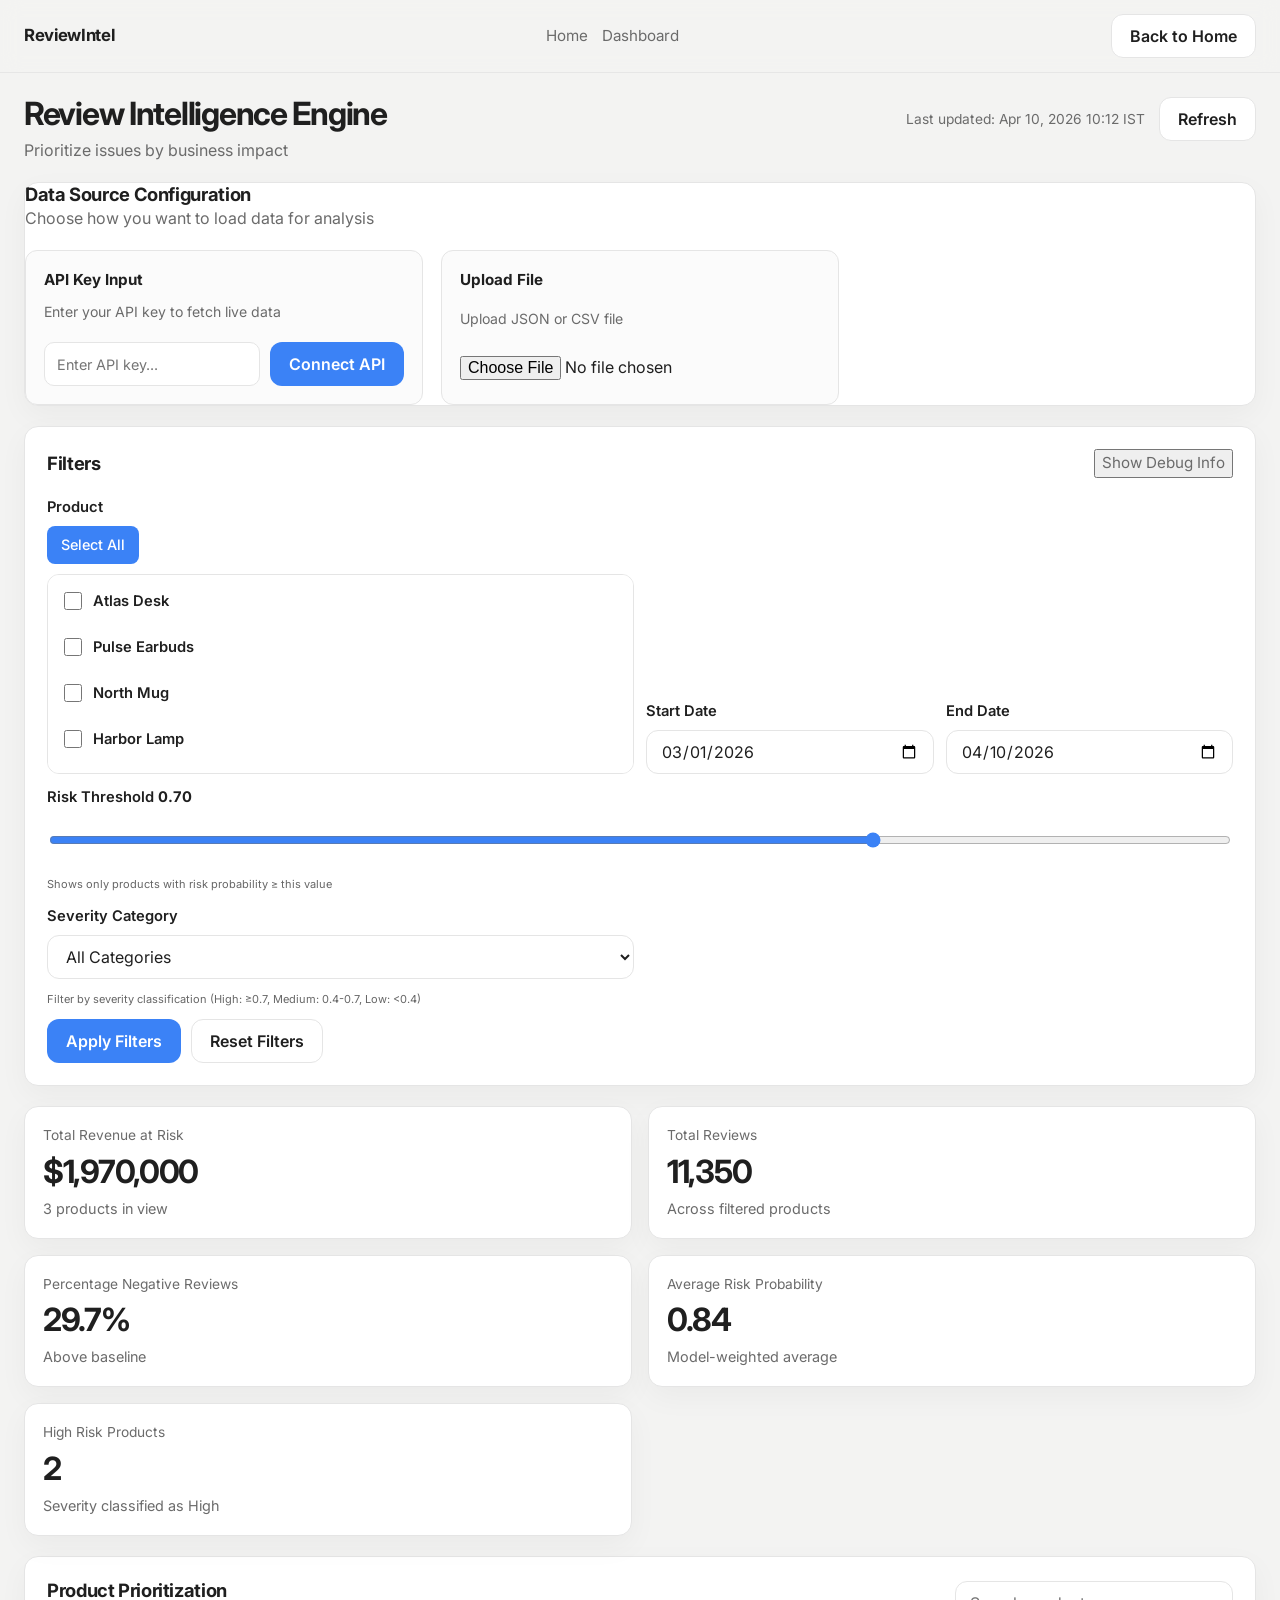
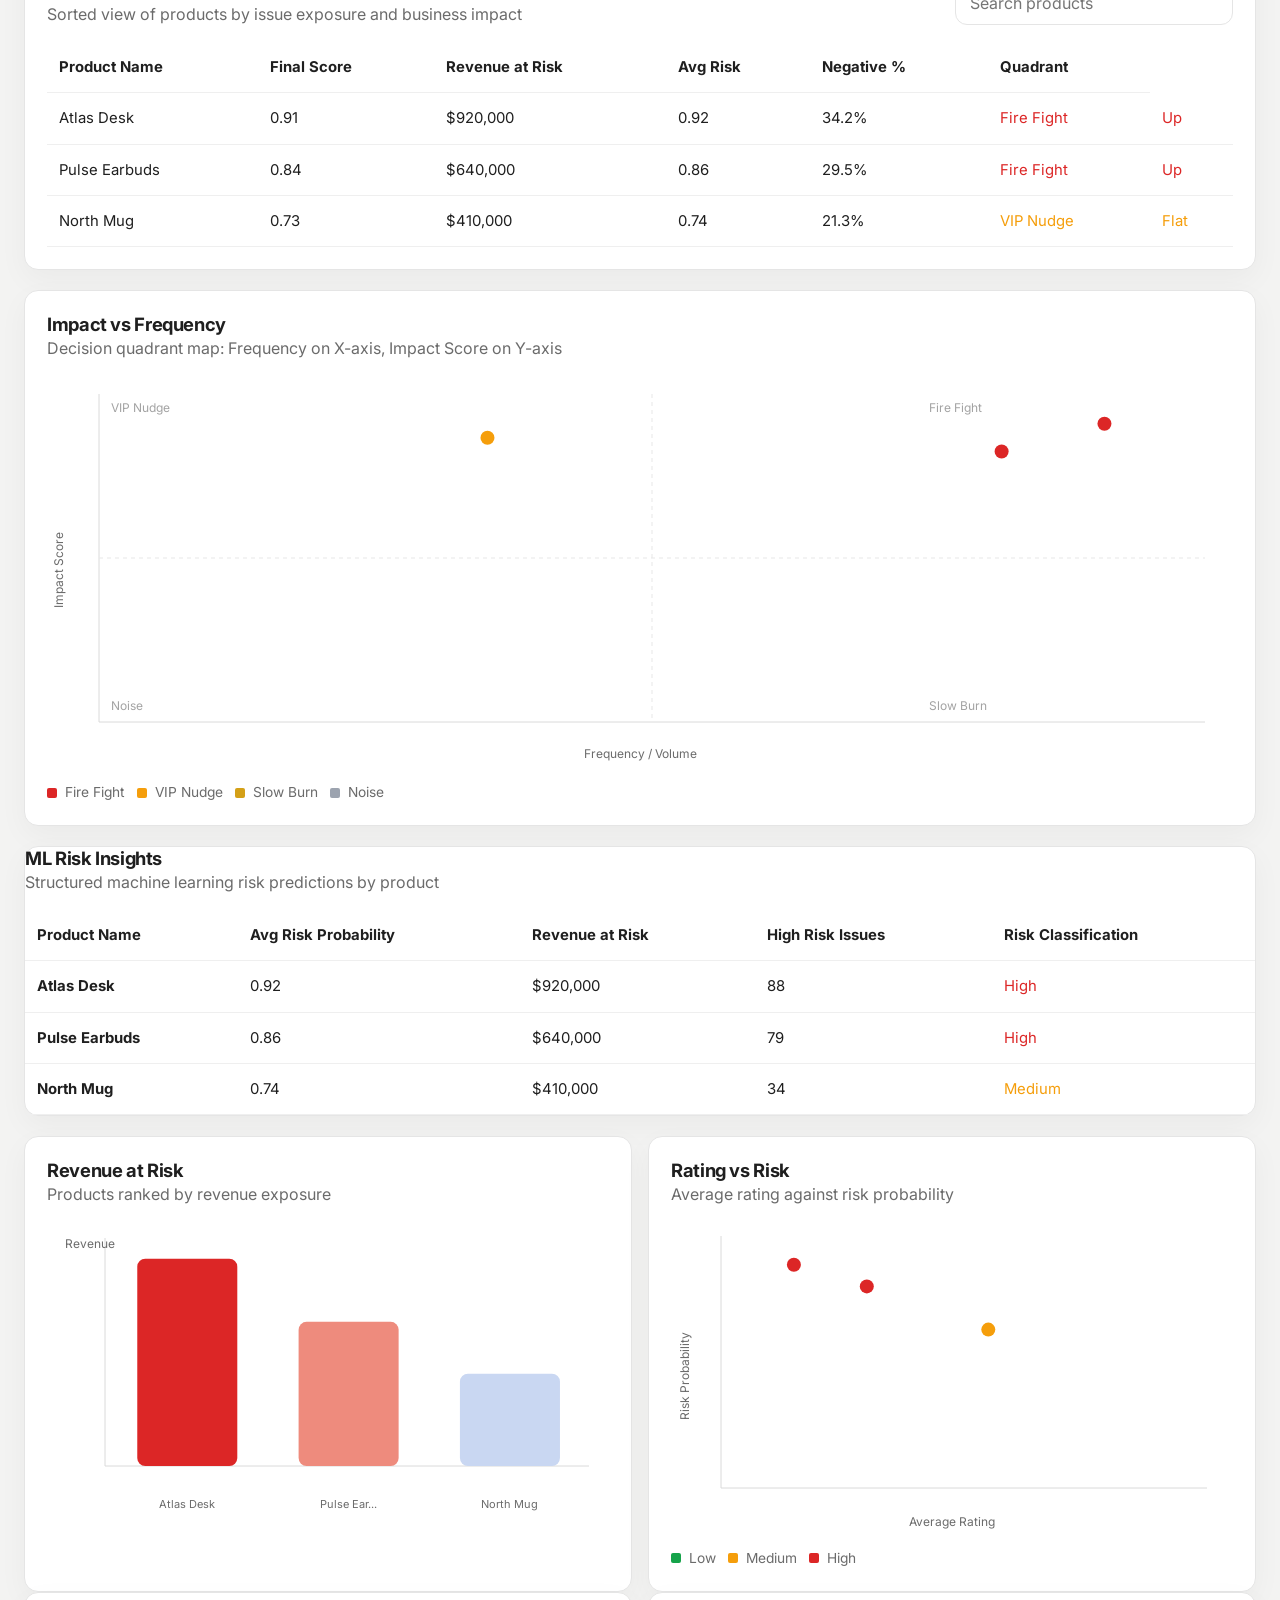
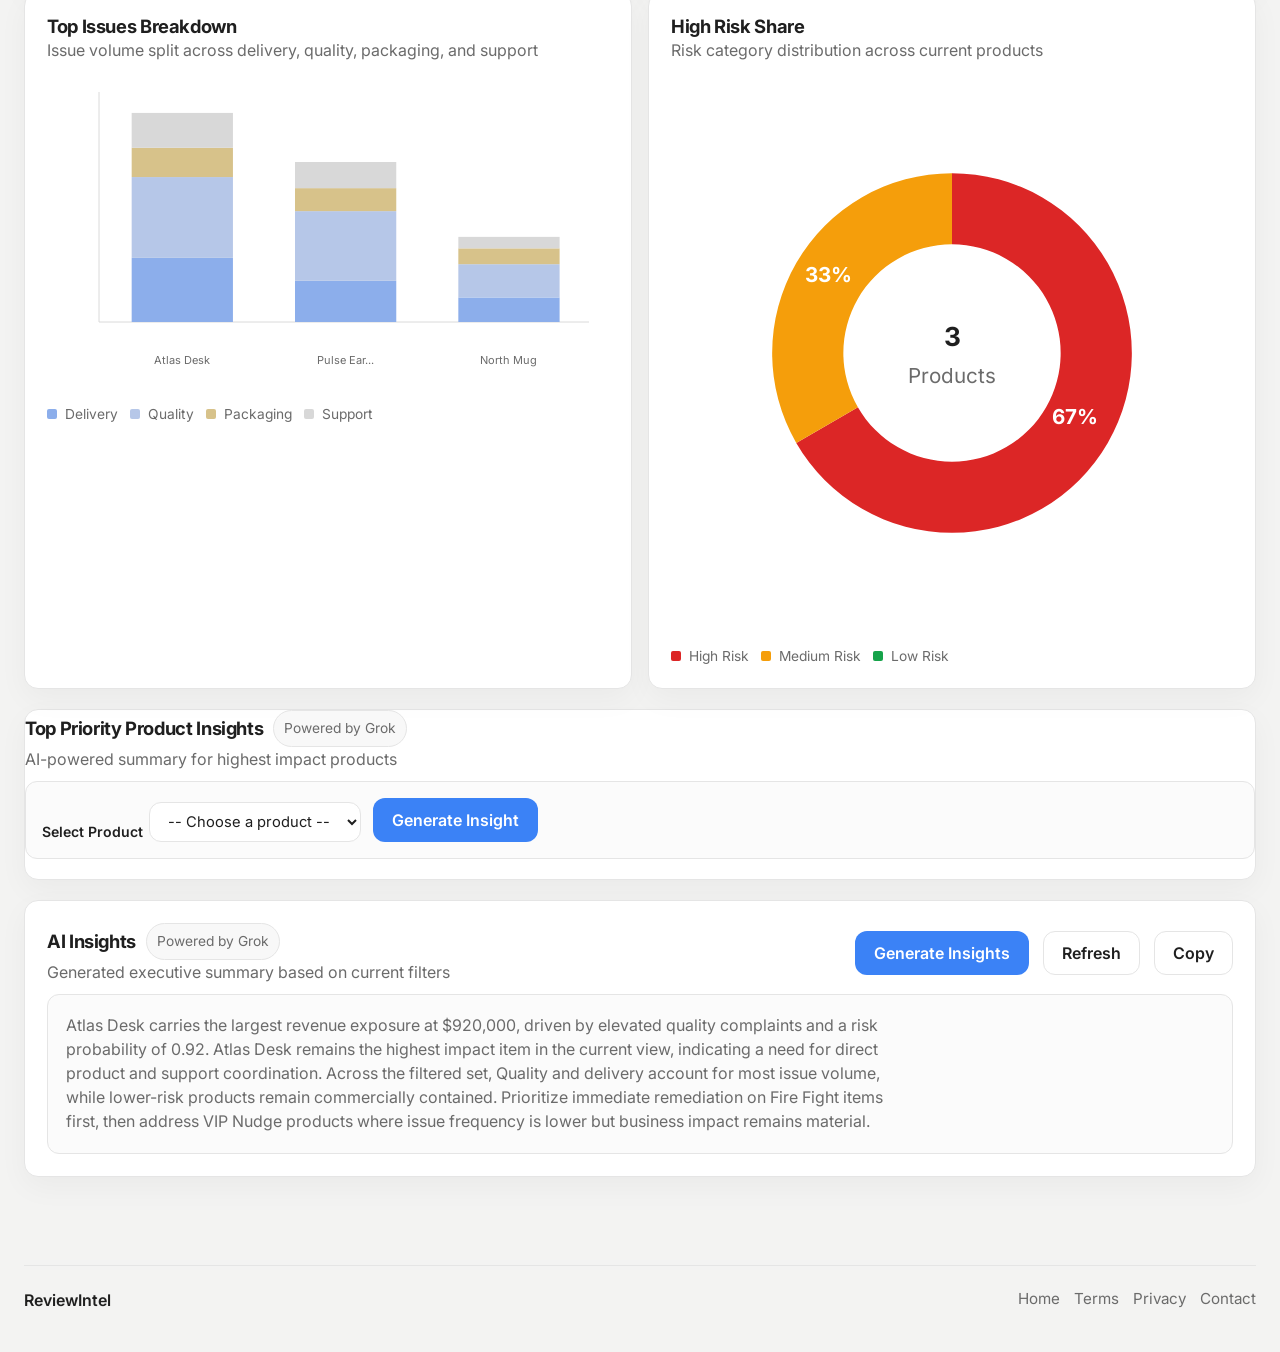
==== web/dashboard.html @ 041befe3 "demo 1" ====
<!DOCTYPE html>
<html lang="en">
<head>
  <meta charset="UTF-8">
  <meta name="viewport" content="width=device-width, initial-scale=1.0">
  <title>Dashboard | ReviewIntel</title>
  <meta name="description" content="ReviewIntel Dashboard - Review Intelligence Engine">
  <link rel="preconnect" href="https://fonts.googleapis.com">
  <link rel="preconnect" href="https://fonts.gstatic.com" crossorigin>
  <link href="https://fonts.googleapis.com/css2?family=Inter:wght@400;500;600;700;800&display=swap" rel="stylesheet">
  <link rel="stylesheet" href="styles.css">
</head>
<body>
  <div class="site-shell">
    <header class="topbar">
      <div class="container nav-row">
        <a class="brand" href="index.html">ReviewIntel</a>
        <button class="nav-toggle" type="button" aria-expanded="false" aria-controls="nav-menu">Menu</button>
        <nav class="nav-menu" id="nav-menu" aria-label="Primary">
          <a href="index.html">Home</a>
          <a href="dashboard.html">Dashboard</a>
        </nav>
        <div class="nav-actions">
          <a class="button button-secondary" href="index.html">Back to Home</a>
        </div>
      </div>
    </header>

    <main id="top">
      <section class="section dashboard-section" id="dashboard-section">
        <div class="container">
          <div class="dashboard-head">
            <div>
              <h2>Review Intelligence Engine</h2>
              <p>Prioritize issues by business impact</p>
            </div>
            <div class="dashboard-head-actions">
              <span id="last-updated">Last updated: Apr 10, 2026 10:12 IST</span>
              <button class="button button-secondary" type="button" id="refresh-dashboard">Refresh</button>
            </div>
          </div>

          <!-- DATA SOURCE CONFIGURATION SECTION -->
          <section class="card data-source-card" id="data-source-section">
            <div class="panel-head">
              <div>
                <h3>Data Source Configuration</h3>
                <p>Choose how you want to load data for analysis</p>
              </div>
            </div>
            <div class="data-source-grid">
              <div class="data-source-option">
                <h4>API Key Input</h4>
                <p>Enter your API key to fetch live data</p>
                <div class="api-input-group">
                  <input type="password" id="api-key-input" placeholder="Enter API key..." />
                  <button class="button button-primary" type="button" id="use-api-btn">Connect API</button>
                </div>
              </div>
              <div class="data-source-option">
                <h4>Upload File</h4>
                <p>Upload JSON or CSV file</p>
                <div class="file-upload-group">
                  <input type="file" id="file-upload" accept=".json,.csv" />
                  <span id="file-name" class="file-name-display"></span>
                </div>
              </div>
            </div>
          </section>

          <!-- FILTERS SECTION -->
          <section class="card filter-card" aria-labelledby="filter-heading">
            <div class="filter-card-head">
              <h3 id="filter-heading">Filters</h3>
              <button class="text-link debug-toggle" type="button" id="debug-toggle">Show Debug Info</button>
            </div>
            <div class="filter-grid">
              <div class="field">
                <span>Product</span>
                <div class="product-filter-container">
                  <button class="button button-small" type="button" id="select-all-products">Select All</button>
                  <div id="product-filter" class="product-checkboxes"></div>
                </div>
              </div>
              <div class="field date-row">
                <div class="date-field">
                  <label><span>Start Date</span>
                  <input id="date-start" type="date"></label>
                </div>
                <div class="date-field">
                  <label><span>End Date</span>
                  <input id="date-end" type="date"></label>
                </div>
              </div>
              <label class="field field-slider">
                <span>Risk Threshold <strong id="threshold-value">0.70</strong></span>
                <input id="risk-threshold" type="range" min="0" max="1" step="0.01" value="0.7">
                <small style="color: #666; font-size: 11px; margin-top: 4px; display: block;">Shows only products with risk probability ≥ this value</small>
              </label>
              <label class="field">
                <span>Severity Category</span>
                <select id="severity-filter">
                  <option value="All">All Categories</option>
                  <option value="High">High Only</option>
                  <option value="Medium">Medium Only</option>
                  <option value="Low">Low Only</option>
                </select>
                <small style="color: #666; font-size: 11px; margin-top: 4px; display: block;">Filter by severity classification (High: ≥0.7, Medium: 0.4-0.7, Low: &lt;0.4)</small>
              </label>
              <div class="filter-actions">
                <button class="button button-primary" type="button" id="apply-filters">Apply Filters</button>
                <button class="button button-secondary" type="button" id="reset-filters">Reset Filters</button>
              </div>
            </div>
          </section>

          <!-- KPI CARDS SECTION -->
          <section class="kpi-grid" id="kpi-grid" aria-label="KPI cards"></section>

          <!-- PRODUCT TABLE SECTION -->
          <article class="card table-panel">
            <div class="panel-head">
              <div>
                <h3>Product Prioritization</h3>
                <p>Sorted view of products by issue exposure and business impact</p>
              </div>
              <label class="search-field">
                <span class="sr-only">Search products</span>
                <input id="table-search" type="search" placeholder="Search products">
              </label>
            </div>
            <div class="table-wrap">
              <table>
                <thead>
                  <tr>
                    <th><button class="sort-button" data-sort="name">Product Name</button></th>
                    <th><button class="sort-button" data-sort="score">Final Score</button></th>
                    <th><button class="sort-button" data-sort="revenue">Revenue at Risk</button></th>
                    <th><button class="sort-button" data-sort="probability">Avg Risk</button></th>
                    <th><button class="sort-button" data-sort="negative">Negative %</button></th>
                    <th><button class="sort-button" data-sort="quadrant">Quadrant</button></th>
                  </tr>
                </thead>
                <tbody id="product-table-body"></tbody>
              </table>
            </div>
            <div class="empty-state hidden" id="table-empty">No products match the current filters.</div>
          </article>

          <!-- QUADRANT CHART - NOW BELOW TABLE -->
          <article class="card chart-panel chart-panel-full">
            <div class="panel-head">
              <div>
                <h3>Impact vs Frequency</h3>
                <p>Decision quadrant map: Frequency on X-axis, Impact Score on Y-axis</p>
              </div>
            </div>
            <div id="quadrant-chart" class="chart-surface"></div>
          </article>

          <!-- ML RISK INSIGHTS TABLE - NEW SECTION -->
          <article class="card ml-insights-card">
            <div class="panel-head">
              <div>
                <h3>ML Risk Insights</h3>
                <p>Structured machine learning risk predictions by product</p>
              </div>
            </div>
            <div class="table-wrap">
              <table>
                <thead>
                  <tr>
                    <th>Product Name</th>
                    <th>Avg Risk Probability</th>
                    <th>Revenue at Risk</th>
                    <th>High Risk Issues</th>
                    <th>Risk Classification</th>
                  </tr>
                </thead>
                <tbody id="ml-insights-table-body"></tbody>
              </table>
            </div>
          </article>

          <!-- ADDITIONAL CHARTS ROW 1 -->
          <section class="chart-grid">
            <article class="card chart-panel">
              <div class="panel-head">
                <div>
                  <h3>Revenue at Risk</h3>
                  <p>Products ranked by revenue exposure</p>
                </div>
              </div>
              <div id="revenue-chart" class="chart-surface compact"></div>
            </article>

            <article class="card chart-panel">
              <div class="panel-head">
                <div>
                  <h3>Rating vs Risk</h3>
                  <p>Average rating against risk probability</p>
                </div>
              </div>
              <div id="rating-risk-chart" class="chart-surface compact"></div>
            </article>
          </section>

          <!-- ADDITIONAL CHARTS ROW 2 -->
          <section class="chart-grid lower-chart-grid">
            <article class="card chart-panel">
              <div class="panel-head">
                <div>
                  <h3>Top Issues Breakdown</h3>
                  <p>Issue volume split across delivery, quality, packaging, and support</p>
                </div>
              </div>
              <div id="issues-chart" class="chart-surface compact"></div>
            </article>

            <article class="card chart-panel">
              <div class="panel-head">
                <div>
                  <h3>High Risk Share</h3>
                  <p>Risk category distribution across current products</p>
                </div>
              </div>
              <div id="risk-share-chart" class="chart-surface compact"></div>
            </article>
          </section>

          <!-- TOP PRIORITY PRODUCT INSIGHTS SECTION - MOVED ABOVE AI INSIGHTS -->
          <section class="card product-cards-section">
            <div class="panel-head">
              <div>
                <div class="panel-title-row">
                  <h3>Top Priority Product Insights</h3>
                  <span class="powered-label">Powered by Grok</span>
                </div>
                <p>AI-powered summary for highest impact products</p>
              </div>
            </div>
            <div class="product-cards-controls">
              <label class="field field-inline">
                <span>Select Product</span>
                <select id="product-select-llm">
                  <option value="">-- Choose a product --</option>
                </select>
              </label>
              <button class="button button-primary" type="button" id="generate-product-insight">Generate Insight</button>
            </div>
            <div class="product-insight-display" id="product-insight-display" style="display:none;">
              <div class="product-insight-loading hidden" id="product-insight-loading">Generating insight...</div>
              <div class="product-insight-error hidden" id="product-insight-error"></div>
              <article class="product-insight-text" id="product-insight-text"></article>
            </div>
          </section>

          <!-- AI INSIGHTS SECTION - MOVED BELOW TOP PRIORITY PRODUCT INSIGHTS -->
          <section class="card insights-panel">
            <div class="panel-head">
              <div>
                <div class="panel-title-row">
                  <h3>AI Insights</h3>
                  <span class="powered-label">Powered by Grok</span>
                </div>
                <p>Generated executive summary based on current filters</p>
              </div>
              <div class="insight-actions">
                <button class="button button-primary" type="button" id="generate-insights">Generate Insights</button>
                <button class="button button-secondary" type="button" id="refresh-insights">Refresh</button>
                <button class="button button-secondary" type="button" id="copy-insights">Copy</button>
              </div>
            </div>
            <div class="insight-body">
              <div class="insight-loading hidden" id="insight-loading">Generating summary...</div>
              <div class="insight-error hidden" id="insight-error">⚠️ AI insights unavailable for current filters</div>
              <article class="insight-copy" id="insight-copy"></article>
            </div>
          </section>



          <!-- DEBUG PANEL -->
          <section class="card debug-panel hidden" id="debug-panel">
            <div class="panel-head">
              <div>
                <h3>Developer Debug Info</h3>
                <p>Pipeline inspection and verification</p>
              </div>
            </div>
            <div class="debug-grid">
              <article>
                <h4>Feature Shape</h4>
                <pre id="debug-feature-shape"></pre>
              </article>
              <article>
                <h4>LLM Prompt Preview</h4>
                <pre id="debug-llm-input"></pre>
              </article>
              <article>
                <h4>Raw LLM Output</h4>
                <pre id="debug-llm-output"></pre>
              </article>
              <article>
                <h4>Aggregated Data Snapshot</h4>
                <pre id="debug-data-snapshot"></pre>
              </article>
              <article>
                <h4>Risk Prediction Sample</h4>
                <pre id="debug-risk-sample"></pre>
              </article>
            </div>
          </section>
        </div>
      </section>
    </main>

    <footer class="footer">
      <div class="container footer-row">
        <p>ReviewIntel</p>
        <nav aria-label="Footer">
          <a href="index.html">Home</a>
          <a href="index.html#top">Terms</a>
          <a href="index.html#top">Privacy</a>
          <a href="index.html#top">Contact</a>
        </nav>
      </div>
    </footer>
  </div>

  <div class="tooltip hidden" id="chart-tooltip"></div>
  <script src="script.js"></script>
</body>
</html>
---- web/styles.css ----
:root {
  --bg: #F3F3F2;
  --card: #FFFFFF;
  --border: #E5E5E5;
  --text: #1F1F1F;
  --text-secondary: #6B6B6B;
  --text-muted: #A3A3A3;
  --accent: #3B82F6;
  --red: #DC2626;
  --amber: #F59E0B;
  --green: #16A34A;
  --gray: #9CA3AF;
  --slow: #D4A017;
  --shadow: 0 10px 30px rgba(31, 31, 31, 0.04);
  --radius: 14px;
  --radius-sm: 12px;
  --container: 1240px;
}

* {
  box-sizing: border-box;
}

html {
  scroll-behavior: smooth;
}

body {
  margin: 0;
  font-family: "Inter", "SF Pro Display", -apple-system, BlinkMacSystemFont, sans-serif;
  background: var(--bg);
  color: var(--text);
  line-height: 1.5;
}

a {
  color: inherit;
  text-decoration: none;
}

button,
input,
select {
  font: inherit;
}

button {
  cursor: pointer;
}

.hidden,
.sr-only {
  display: none !important;
}

.container {
  width: min(calc(100% - 48px), var(--container));
  margin: 0 auto;
}

.topbar {
  position: sticky;
  top: 0;
  z-index: 40;
  border-bottom: 1px solid rgba(229, 229, 229, 0.9);
  background: rgba(243, 243, 242, 0.92);
  backdrop-filter: blur(10px);
}

.nav-row {
  display: flex;
  align-items: center;
  justify-content: space-between;
  gap: 24px;
  min-height: 72px;
}

.brand {
  font-size: 1.05rem;
  font-weight: 700;
  letter-spacing: -0.02em;
}

.nav-menu,
.nav-actions,
.hero-actions,
.hero-meta,
.trust-markers,
.dashboard-head-actions,
.insight-actions,
.footer-row nav {
  display: flex;
  align-items: center;
  gap: 14px;
}

.nav-menu a,
.text-link,
.footer-row a {
  color: var(--text-secondary);
  font-size: 0.95rem;
  transition: color 140ms ease;
}

.nav-menu a:hover,
.text-link:hover,
.footer-row a:hover {
  color: var(--text);
}

.nav-toggle {
  display: none;
  border: 1px solid var(--border);
  background: var(--card);
  border-radius: 12px;
  padding: 10px 14px;
  color: var(--text);
}

.button {
  display: inline-flex;
  align-items: center;
  justify-content: center;
  gap: 8px;
  min-height: 44px;
  padding: 0 18px;
  border-radius: 12px;
  border: 1px solid transparent;
  font-weight: 600;
  transition: background-color 140ms ease, border-color 140ms ease, color 140ms ease, transform 140ms ease;
}

.button:hover {
  transform: translateY(-1px);
}

.button-primary {
  background: var(--accent);
  color: #fff;
}

.button-primary:hover {
  background: #276ee6;
}

.button-secondary {
  background: var(--card);
  border-color: var(--border);
  color: var(--text);
}

.button-secondary:hover {
  border-color: #d2d2d2;
  background: #fcfcfc;
}

.hero,
.section {
  padding: 48px 0 88px;
}

.hero {
  padding-top: 56px;
}

.hero-grid {
  display: grid;
  grid-template-columns: minmax(0, 1fr) minmax(520px, 600px);
  gap: 40px;
  align-items: center;
}

.eyebrow {
  margin: 0 0 10px;
  color: var(--text-secondary);
  font-weight: 600;
  letter-spacing: 0.04em;
  text-transform: uppercase;
  font-size: 0.78rem;
}

h1,
h2,
h3,
h4,
p {
  margin: 0;
}

h1 {
  font-size: clamp(2.8rem, 5vw, 4.6rem);
  line-height: 1.02;
  letter-spacing: -0.05em;
  max-width: 12ch;
}

h2 {
  font-size: clamp(2rem, 3.5vw, 3rem);
  line-height: 1.08;
  letter-spacing: -0.04em;
}

h3 {
  font-size: 1.15rem;
  line-height: 1.25;
  letter-spacing: -0.02em;
}

.hero-text,
.section-heading p,
.dashboard-head p,
.panel-head p,
.field small,
.insight-copy,
.preview-insight p,
.preview-kpi-card span {
  color: var(--text-secondary);
}

.hero-text {
  max-width: 52ch;
  font-size: 1.08rem;
  margin: 18px 0 28px;
}

.hero-meta {
  margin-top: 26px;
  flex-wrap: wrap;
  color: var(--text-secondary);
  font-size: 0.93rem;
}

.hero-meta span {
  padding: 8px 12px;
  border-radius: 999px;
  border: 1px solid var(--border);
  background: rgba(255, 255, 255, 0.56);
}

.card {
  background: var(--card);
  border: 1px solid var(--border);
  border-radius: var(--radius);
  box-shadow: var(--shadow);
}

.hero-preview,
.value-card,
.feature-card,
.step-card,
.final-cta-card,
.filter-card,
.table-panel,
.chart-panel,
.insights-panel,
.debug-panel,
.dashboard-preview-shell {
  padding: 22px;
}

.preview-topline,
.dashboard-preview-head,
.filter-card-head,
.panel-head,
.mini-panel-head,
.footer-row {
  display: flex;
  align-items: center;
  justify-content: space-between;
  gap: 18px;
}

.preview-topline h2 {
  font-size: 1.2rem;
}

.preview-label,
.preview-chip,
.powered-label,
.field small,
.mini-panel-head span,
.preview-kpi-card p,
.dashboard-head-actions span {
  font-size: 0.86rem;
}

.preview-label,
.mini-panel-head span,
.preview-chip,
.powered-label,
.dashboard-head-actions span {
  color: var(--text-secondary);
}

.preview-chip,
.powered-label {
  padding: 7px 10px;
  border-radius: 999px;
  background: #f8f8f8;
  border: 1px solid var(--border);
}

.preview-filters,
.dashboard-preview-filters {
  display: flex;
  flex-wrap: wrap;
  gap: 10px;
  margin: 20px 0;
}

.preview-filters span,
.dashboard-preview-filters span {
  border: 1px solid var(--border);
  background: #fafafa;
  color: var(--text-secondary);
  padding: 9px 12px;
  border-radius: 12px;
  font-size: 0.9rem;
}

.preview-kpis,
.preview-card-grid,
.kpi-grid,
.chart-grid,
.debug-grid {
  display: grid;
  gap: 16px;
}

.preview-kpis {
  grid-template-columns: repeat(3, minmax(0, 1fr));
  margin-bottom: 18px;
}

.preview-kpis article,
.preview-kpi-card {
  border: 1px solid var(--border);
  border-radius: var(--radius-sm);
  padding: 16px;
  background: #fbfbfb;
}

.preview-kpis p,
.preview-kpi-card p,
.value-card p,
.feature-card p,
.step-card p {
  color: var(--text-secondary);
  font-size: 0.93rem;
}

.preview-kpis strong,
.preview-kpi-card strong {
  display: block;
  margin-top: 6px;
  font-size: 1.55rem;
  letter-spacing: -0.03em;
}

.preview-grid,
.preview-main-grid,
.main-grid {
  display: grid;
  gap: 18px;
}

.preview-grid {
  grid-template-columns: minmax(0, 1.1fr) minmax(240px, 0.9fr);
}

.preview-main-grid,
.main-grid {
  grid-template-columns: minmax(0, 1.28fr) minmax(360px, 0.92fr);
}

.preview-table,
.preview-table-panel,
.preview-chart-panel,
.preview-insights-panel {
  border: 1px solid var(--border);
  border-radius: var(--radius-sm);
  padding: 16px;
  background: #fcfcfc;
}

.preview-table-row {
  display: grid;
  grid-template-columns: 1.3fr 0.6fr 0.8fr;
  gap: 14px;
  padding: 12px 0;
  border-top: 1px solid #f0f0f0;
  font-size: 0.92rem;
}

.preview-table-row:first-child {
  border-top: 0;
}

.preview-table-head {
  color: var(--text-secondary);
  font-size: 0.8rem;
  font-weight: 600;
  text-transform: uppercase;
  letter-spacing: 0.05em;
}

.preview-quadrant {
  position: relative;
  min-height: 220px;
  border: 1px solid var(--border);
  border-radius: var(--radius-sm);
  background:
    linear-gradient(to right, transparent calc(50% - 0.5px), #ededed calc(50% - 0.5px), #ededed calc(50% + 0.5px), transparent calc(50% + 0.5px)),
    linear-gradient(to bottom, transparent calc(50% - 0.5px), #ededed calc(50% - 0.5px), #ededed calc(50% + 0.5px), transparent calc(50% + 0.5px)),
    #fcfcfc;
}

.preview-quadrant.large {
  min-height: 260px;
}

.mini-axis {
  position: absolute;
  background: #ededed;
}

.mini-axis-x {
  left: 18px;
  right: 18px;
  bottom: 18px;
  height: 1px;
}

.mini-axis-y {
  top: 18px;
  bottom: 18px;
  left: 18px;
  width: 1px;
}

.mini-point {
  position: absolute;
  width: 12px;
  height: 12px;
  border-radius: 50%;
  transform: translate(-50%, -50%);
}

.fire { background: var(--red); }
.vip { background: var(--amber); }
.slow { background: var(--slow); }
.noise { background: var(--gray); }
.risk-high { color: var(--red); }
.risk-medium { color: var(--amber); }
.risk-low { color: var(--green); }

.preview-insight {
  margin-top: 18px;
  padding: 16px;
  border: 1px solid var(--border);
  border-radius: var(--radius-sm);
  background: #fcfcfc;
}

.trust-row {
  padding: 14px 0 0;
}

.trust-inner {
  display: flex;
  align-items: center;
  justify-content: space-between;
  gap: 18px;
  padding: 18px 0 4px;
  border-top: 1px solid var(--border);
}

.trust-inner p {
  color: var(--text-secondary);
}

.trust-markers {
  flex-wrap: wrap;
}

.trust-markers span {
  color: var(--text-secondary);
  border: 1px solid var(--border);
  border-radius: 999px;
  padding: 8px 12px;
  background: rgba(255, 255, 255, 0.72);
  font-size: 0.9rem;
}

.section-heading {
  display: grid;
  gap: 10px;
  max-width: 680px;
  margin-bottom: 28px;
}

.value-grid,
.feature-grid,
.steps-grid {
  display: grid;
  gap: 18px;
}

.value-grid {
  grid-template-columns: repeat(3, minmax(0, 1fr));
}

.feature-grid {
  grid-template-columns: repeat(4, minmax(0, 1fr));
}

.steps-grid {
  grid-template-columns: repeat(3, minmax(0, 1fr));
}

.value-icon,
.step-number {
  display: inline-flex;
  align-items: center;
  justify-content: center;
  width: 36px;
  height: 36px;
  border-radius: 10px;
  background: #f7f9fc;
  border: 1px solid var(--border);
  color: var(--accent);
  font-weight: 700;
  margin-bottom: 16px;
}

.dashboard-preview-body {
  display: grid;
  gap: 18px;
}

.preview-card-grid {
  grid-template-columns: repeat(4, minmax(0, 1fr));
}

.dashboard-section {
  padding-top: 24px;
}

.dashboard-head {
  display: flex;
  align-items: flex-start;
  justify-content: space-between;
  gap: 24px;
  margin-bottom: 20px;
}

.dashboard-head h2 {
  font-size: 2rem;
  margin-bottom: 6px;
}

.dashboard-head p {
  margin-top: 4px;
}

.dashboard-head-actions {
  flex-wrap: wrap;
  justify-content: flex-end;
}

.filter-grid {
  display: grid;
  grid-template-columns: 1.2fr 1.2fr 0.8fr 1fr auto;
  gap: 16px;
  align-items: end;
  margin-top: 18px;
}

.field {
  display: grid;
  gap: 8px;
}

.field span {
  font-size: 0.92rem;
  font-weight: 600;
}

.field input,
.field select,
.search-field input {
  min-height: 44px;
  border: 1px solid var(--border);
  background: #fff;
  border-radius: 12px;
  padding: 0 14px;
  color: var(--text);
  outline: none;
  transition: border-color 140ms ease, box-shadow 140ms ease;
}

.field input:focus,
.field select:focus,
.search-field input:focus {
  border-color: rgba(59, 130, 246, 0.7);
  box-shadow: 0 0 0 3px rgba(59, 130, 246, 0.12);
}

.field select[multiple] {
  min-height: 160px;
  padding: 10px 12px;
}

.field-slider input[type="range"] {
  padding: 0;
  accent-color: var(--accent);
}

.filter-actions {
  display: flex;
  gap: 10px;
}

/* Product Filter Checkboxes */
.product-filter-container {
  display: flex;
  flex-direction: column;
  gap: 10px;
}

.product-filter-container .button-small {
  align-self: flex-start;
  padding: 8px 14px;
  font-size: 0.9rem;
  min-height: auto;
}

.product-checkboxes {
  display: flex;
  flex-direction: column;
  gap: 10px;
  max-height: 200px;
  overflow-y: auto;
  padding: 8px;
  border: 1px solid var(--border);
  border-radius: 12px;
  background: #fff;
}

.product-checkbox {
  display: flex;
  align-items: center;
  gap: 8px;
  cursor: pointer;
  font-size: 0.95rem;
  padding: 6px 4px;
}

.product-checkbox input[type="checkbox"] {
  cursor: pointer;
  min-width: 18px;
  min-height: 18px;
}

.product-checkbox span {
  flex: 1;
}

/* Date Row - Two columns on one line */
.date-row {
  display: grid;
  grid-template-columns: 1fr 1fr;
  gap: 12px;
}

.date-field {
  display: flex;
  flex-direction: column;
  gap: 8px;
}

.date-field label {
  display: flex;
  flex-direction: column;
  gap: 8px;
}

.date-field label span {
  font-size: 0.92rem;
  font-weight: 600;
}

.date-field input {
  min-height: 44px;
  border: 1px solid var(--border);
  background: #fff;
  border-radius: 12px;
  padding: 0 14px;
  color: var(--text);
  outline: none;
  transition: border-color 140ms ease, box-shadow 140ms ease;
}

.date-field input:focus {
  border-color: rgba(59, 130, 246, 0.7);
  box-shadow: 0 0 0 3px rgba(59, 130, 246, 0.12);
}

.button-small {
  padding: 10px 16px;
  background: var(--accent);
  color: white;
  border: none;
  border-radius: 8px;
  font-size: 0.9rem;
  font-weight: 500;
  transition: background 140ms ease;
}

.button-small:hover {
  background: #2563EB;
}

.kpi-grid {
  display: grid;
  grid-template-columns: repeat(5, minmax(0, 1fr));
  gap: 16px;
  margin: 20px 0;
}

.kpi-card {
  padding: 18px;
}

.kpi-card p {
  color: var(--text-secondary);
  font-size: 0.86rem;
}

.kpi-card strong {
  display: block;
  margin: 10px 0 8px;
  font-size: 2rem;
  line-height: 1;
  letter-spacing: -0.04em;
}

.kpi-card span {
  color: var(--text-secondary);
  font-size: 0.9rem;
}

.table-wrap {
  overflow: auto;
  margin-top: 16px;
  max-height: 560px;
}

table {
  width: 100%;
  border-collapse: collapse;
  min-width: 940px;
}

th,
td {
  text-align: left;
  padding: 14px 12px;
  border-bottom: 1px solid #efefef;
  white-space: nowrap;
  font-size: 0.93rem;
}

th {
  position: sticky;
  top: 0;
  background: var(--card);
  z-index: 1;
}

.sort-button {
  width: 100%;
  border: 0;
  background: transparent;
  padding: 0;
  text-align: left;
  font-weight: 700;
  color: var(--text);
}

tbody tr {
  transition: background-color 140ms ease;
}

tbody tr:hover {
  background: #fafafa;
}

tbody tr.clickable {
  cursor: pointer;
}

tbody tr.row-selected {
  background: #f3f7ff;
}

.panel-head {
  margin-bottom: 10px;
}

.search-field input {
  min-width: 220px;
}

.chart-surface {
  min-height: 400px;
  position: relative;
}

.chart-surface.compact {
  min-height: 320px;
}

.chart-surface svg {
  width: 100%;
  height: 100%;
  display: block;
}

.chart-legend {
  display: flex;
  flex-wrap: wrap;
  gap: 12px;
  margin-top: 12px;
  color: var(--text-secondary);
  font-size: 0.86rem;
}

.chart-legend span {
  display: inline-flex;
  align-items: center;
  gap: 8px;
}

.chart-legend i {
  width: 10px;
  height: 10px;
  border-radius: 2px;
  display: inline-block;
}

.insight-body {
  border: 1px solid var(--border);
  border-radius: var(--radius-sm);
  background: #fbfbfb;
  min-height: 160px;
  padding: 18px;
}

.panel-title-row {
  display: flex;
  align-items: center;
  gap: 10px;
}

.insight-copy {
  max-width: 84ch;
}

.insight-loading,
.insight-error,
.empty-state {
  color: var(--text-secondary);
  font-size: 0.95rem;
}

.insight-error {
  color: var(--red);
}

.debug-grid {
  grid-template-columns: repeat(2, minmax(0, 1fr));
  margin-top: 18px;
}

.debug-span {
  grid-column: 1 / -1;
}

.debug-grid article {
  border: 1px solid var(--border);
  border-radius: var(--radius-sm);
  background: #fafafa;
  padding: 16px;
}

.debug-grid h4 {
  margin-bottom: 10px;
}

pre {
  margin: 0;
  font-family: "SFMono-Regular", Consolas, "Liberation Mono", Menlo, monospace;
  font-size: 0.82rem;
  white-space: pre-wrap;
  color: var(--text-secondary);
}

.final-cta-card {
  text-align: center;
  padding: 48px 24px;
}

.final-cta-card h2 {
  max-width: 18ch;
  margin: 0 auto 24px;
}

.final-cta .hero-actions {
  justify-content: center;
}

.footer {
  padding: 0 0 40px;
}

.footer-row {
  border-top: 1px solid var(--border);
  padding-top: 22px;
}

.footer-row p {
  font-weight: 600;
}

.tooltip {
  position: fixed;
  top: 0;
  left: 0;
  z-index: 60;
  max-width: 240px;
  background: rgba(31, 31, 31, 0.96);
  color: #fff;
  border-radius: 12px;
  padding: 10px 12px;
  font-size: 0.84rem;
  pointer-events: none;
  transform: translate(12px, 12px);
  box-shadow: 0 12px 28px rgba(0, 0, 0, 0.18);
}

.is-loading {
  opacity: 0.72;
  transition: opacity 180ms ease;
}

/* DATA SOURCE CONFIGURATION */
.data-source-card {
  margin-bottom: 20px;
}

.data-source-grid {
  display: grid;
  grid-template-columns: repeat(3, minmax(0, 1fr));
  gap: 18px;
  margin-top: 20px;
}

.data-source-option {
  border: 1px solid var(--border);
  border-radius: var(--radius-sm);
  padding: 18px;
  background: #fbfbfb;
  display: grid;
  gap: 10px;
}

.data-source-option h4 {
  font-size: 0.95rem;
  margin: 0;
}

.data-source-option p {
  color: var(--text-secondary);
  font-size: 0.88rem;
  margin: 0;
}

.api-input-group,
.file-upload-group {
  display: flex;
  gap: 10px;
  margin-top: 10px;
  max-width: 100%;
  flex-wrap: wrap;
}

.api-input-group input {
  flex: 1;
  min-width: 180px;
  min-height: 40px;
  max-width: 100%;
  border: 1px solid var(--border);
  background: #fff;
  border-radius: 10px;
  padding: 0 12px;
  font-size: 0.9rem;
  overflow: hidden;
  text-overflow: ellipsis;
}

.file-upload-group input {
  flex: 1;
  min-width: 180px;
  max-width: 100%;
}

.file-name-display {
  color: var(--text-secondary);
  font-size: 0.85rem;
  padding: 8px 0;
  word-break: break-all;
}

/* FILTER BAR IMPROVEMENTS */
.filter-grid {
  grid-template-columns: 1fr 1fr 1fr 1fr auto;
  gap: 12px;
}

.filter-card-head h3 {
  margin-bottom: 0;
}

/* ML INSIGHTS TABLE */
.ml-insights-card {
  margin: 20px 0;
}

.ml-insights-card .table-wrap {
  max-height: 400px;
}

/* CHART PANEL ENHANCEMENTS */
.chart-panel-full {
  margin: 20px 0;
}

/* PRODUCT CARDS SECTION */
.product-cards-section {
  margin: 20px 0;
}

.section-head {
  margin-bottom: 16px;
}

.section-head h3 {
  margin-bottom: 4px;
}

.section-head p {
  color: var(--text-secondary);
  font-size: 0.93rem;
  margin: 0;
}

.product-cards-controls {
  display: flex;
  gap: 12px;
  align-items: flex-end;
  margin-bottom: 20px;
  padding: 16px;
  background: #fbfbfb;
  border: 1px solid var(--border);
  border-radius: var(--radius-sm);
}

.product-cards-controls .field {
  flex: 0 1 220px;
  gap: 6px;
}

.product-cards-controls .field span {
  font-size: 0.88rem;
}

.product-cards-controls .field select {
  min-height: 40px;
  font-size: 0.92rem;
}

.product-cards-grid {
  display: grid;
  grid-template-columns: repeat(5, minmax(0, 1fr));
  gap: 16px;
}

.product-card {
  border: 1px solid var(--border);
  border-radius: var(--radius);
  padding: 16px;
  background: var(--card);
  display: grid;
  gap: 10px;
}

.product-card h4 {
  font-size: 0.95rem;
  margin: 0;
  line-height: 1.3;
}

.product-card .metric {
  display: flex;
  justify-content: space-between;
  align-items: center;
  font-size: 0.85rem;
  padding: 6px 0;
}

.product-card .metric-label {
  color: var(--text-secondary);
}

.product-card .metric-value {
  font-weight: 600;
  color: var(--text);
}

.product-card .insight-text {
  font-size: 0.85rem;
  color: var(--text-secondary);
  line-height: 1.4;
  padding: 8px 0;
  border-top: 1px solid var(--border);
  margin-top: 8px;
  padding-top: 8px;
}

.product-card.priority-high {
  border-left: 4px solid var(--red);
}

.product-card.priority-medium {
  border-left: 4px solid var(--amber);
}

.product-card.priority-low {
  border-left: 4px solid var(--green);
}

/* PRODUCT INSIGHT DISPLAY */
.product-insight-display {
  border: 1px solid var(--border);
  border-radius: var(--radius);
  padding: 20px;
  background: var(--card);
  margin-top: 16px;
}

.product-insight-loading,
.product-insight-error {
  padding: 16px;
  border-radius: var(--radius-sm);
  text-align: center;
  font-size: 0.95rem;
}

.product-insight-loading {
  background: #E3F2FD;
  color: #0D47A1;
}

.product-insight-error {
  background: #FFEBEE;
  color: #C62828;
}

.product-insight-text {
  padding: 16px 0;
}

.insight-detail h4 {
  margin: 0 0 12px 0;
  font-size: 1.1rem;
  color: var(--text);
}

.insight-section {
  margin-bottom: 16px;
  padding-bottom: 12px;
  border-bottom: 1px solid var(--border);
}

.insight-section:last-of-type {
  border-bottom: none;
}

.insight-section strong {
  display: block;
  font-size: 0.9rem;
  color: var(--text-secondary);
  margin-bottom: 6px;
  text-transform: uppercase;
  letter-spacing: 0.5px;
}

.insight-section p {
  margin: 0;
  font-size: 0.95rem;
  line-height: 1.6;
  color: var(--text);
}

.insight-source {
  margin-top: 12px;
  padding-top: 12px;
  border-top: 1px solid var(--border);
  color: var(--text-muted);
  font-size: 0.85rem;
}

/* FIELD INLINE FOR PRODUCT SELECTOR */
.field-inline {
  display: flex;
  align-items: flex-end;
  gap: 8px;
  flex: 0 1 280px;
}

.field-inline span {
  white-space: nowrap;
  font-size: 0.88rem;
}

.field-inline select {
  flex: 1;
  min-height: 40px;
  font-size: 0.92rem;
}

@media (max-width: 1180px) {
  .data-source-grid {
    grid-template-columns: repeat(2, minmax(0, 1fr));
  }

  .product-cards-grid {
    grid-template-columns: repeat(3, minmax(0, 1fr));
  }

  .filter-grid {
    grid-template-columns: repeat(2, minmax(0, 1fr));
  }
}

@media (max-width: 860px) {
  .data-source-grid {
    grid-template-columns: 1fr;
  }

  .product-cards-controls {
    flex-direction: column;
    align-items: stretch;
  }

  .product-cards-controls .field {
    flex: 1;
  }

  .product-cards-controls .field select,
  .product-cards-controls .button {
    width: 100%;
  }

  .product-cards-grid {
    grid-template-columns: repeat(2, minmax(0, 1fr));
  }

  .filter-grid {
    grid-template-columns: 1fr;
  }

  .filter-grid .field-wide,
  .filter-grid .field-slider,
  .filter-actions {
    grid-column: 1 / -1;
  }
}

@media (max-width: 620px) {
  .data-source-grid {
    grid-template-columns: 1fr;
  }

  .product-cards-grid {
    grid-template-columns: 1fr;
  }

  .product-cards-controls {
    flex-direction: column;
  }

  .product-cards-controls .field {
    flex: 1;
  }

  .product-cards-controls .button {
    width: 100%;
  }
}


  .hero-grid,
  .preview-main-grid,
  .main-grid,
  .chart-grid,
  .lower-chart-grid,
  .feature-grid,
  .steps-grid,
  .value-grid,
  .preview-card-grid,
  .kpi-grid,
  .filter-grid {
    grid-template-columns: repeat(2, minmax(0, 1fr));
  }

  .hero-grid {
    grid-template-columns: 1fr;
  }

  .filter-grid .field-wide,
  .filter-grid .field-slider,
  .filter-actions {
    grid-column: 1 / -1;
  }
}

@media (max-width: 860px) {
  .container {
    width: min(calc(100% - 32px), var(--container));
  }

  .nav-toggle {
    display: inline-flex;
  }

  .nav-menu,
  .nav-actions {
    display: none;
  }

  .topbar.menu-open .nav-row {
    align-items: flex-start;
    padding: 14px 0;
    flex-wrap: wrap;
  }

  .topbar.menu-open .nav-menu,
  .topbar.menu-open .nav-actions {
    display: flex;
    width: 100%;
    flex-direction: column;
    align-items: flex-start;
    gap: 12px;
  }

  .preview-grid,
  .preview-main-grid,
  .main-grid,
  .chart-grid,
  .lower-chart-grid,
  .value-grid,
  .feature-grid,
  .steps-grid,
  .preview-card-grid,
  .kpi-grid,
  .debug-grid {
    grid-template-columns: 1fr;
  }

  .dashboard-head,
  .dashboard-head-actions,
  .panel-head,
  .dashboard-preview-head,
  .footer-row,
  .trust-inner {
    flex-direction: column;
    align-items: flex-start;
  }

  .insight-actions {
    flex-wrap: wrap;
  }

  .search-field {
    width: 100%;
  }

  .search-field input {
    width: 100%;
    min-width: 0;
  }
}

@media (max-width: 620px) {
  .hero,
  .section {
    padding: 34px 0 64px;
  }

  h1 {
    font-size: 2.45rem;
    max-width: 11ch;
  }

  h2 {
    font-size: 1.8rem;
  }

  .hero-actions,
  .dashboard-head-actions,
  .filter-actions,
  .insight-actions,
  .footer-row nav {
    width: 100%;
    flex-direction: column;
    align-items: stretch;
  }

  .button {
    width: 100%;
  }

  .preview-kpis {
    grid-template-columns: 1fr;
  }

  .hero-preview,
  .value-card,
  .feature-card,
  .step-card,
  .final-cta-card,
  .filter-card,
  .table-panel,
  .chart-panel,
  .insights-panel,
  .debug-panel,
  .dashboard-preview-shell {
    padding: 18px;
  }
}
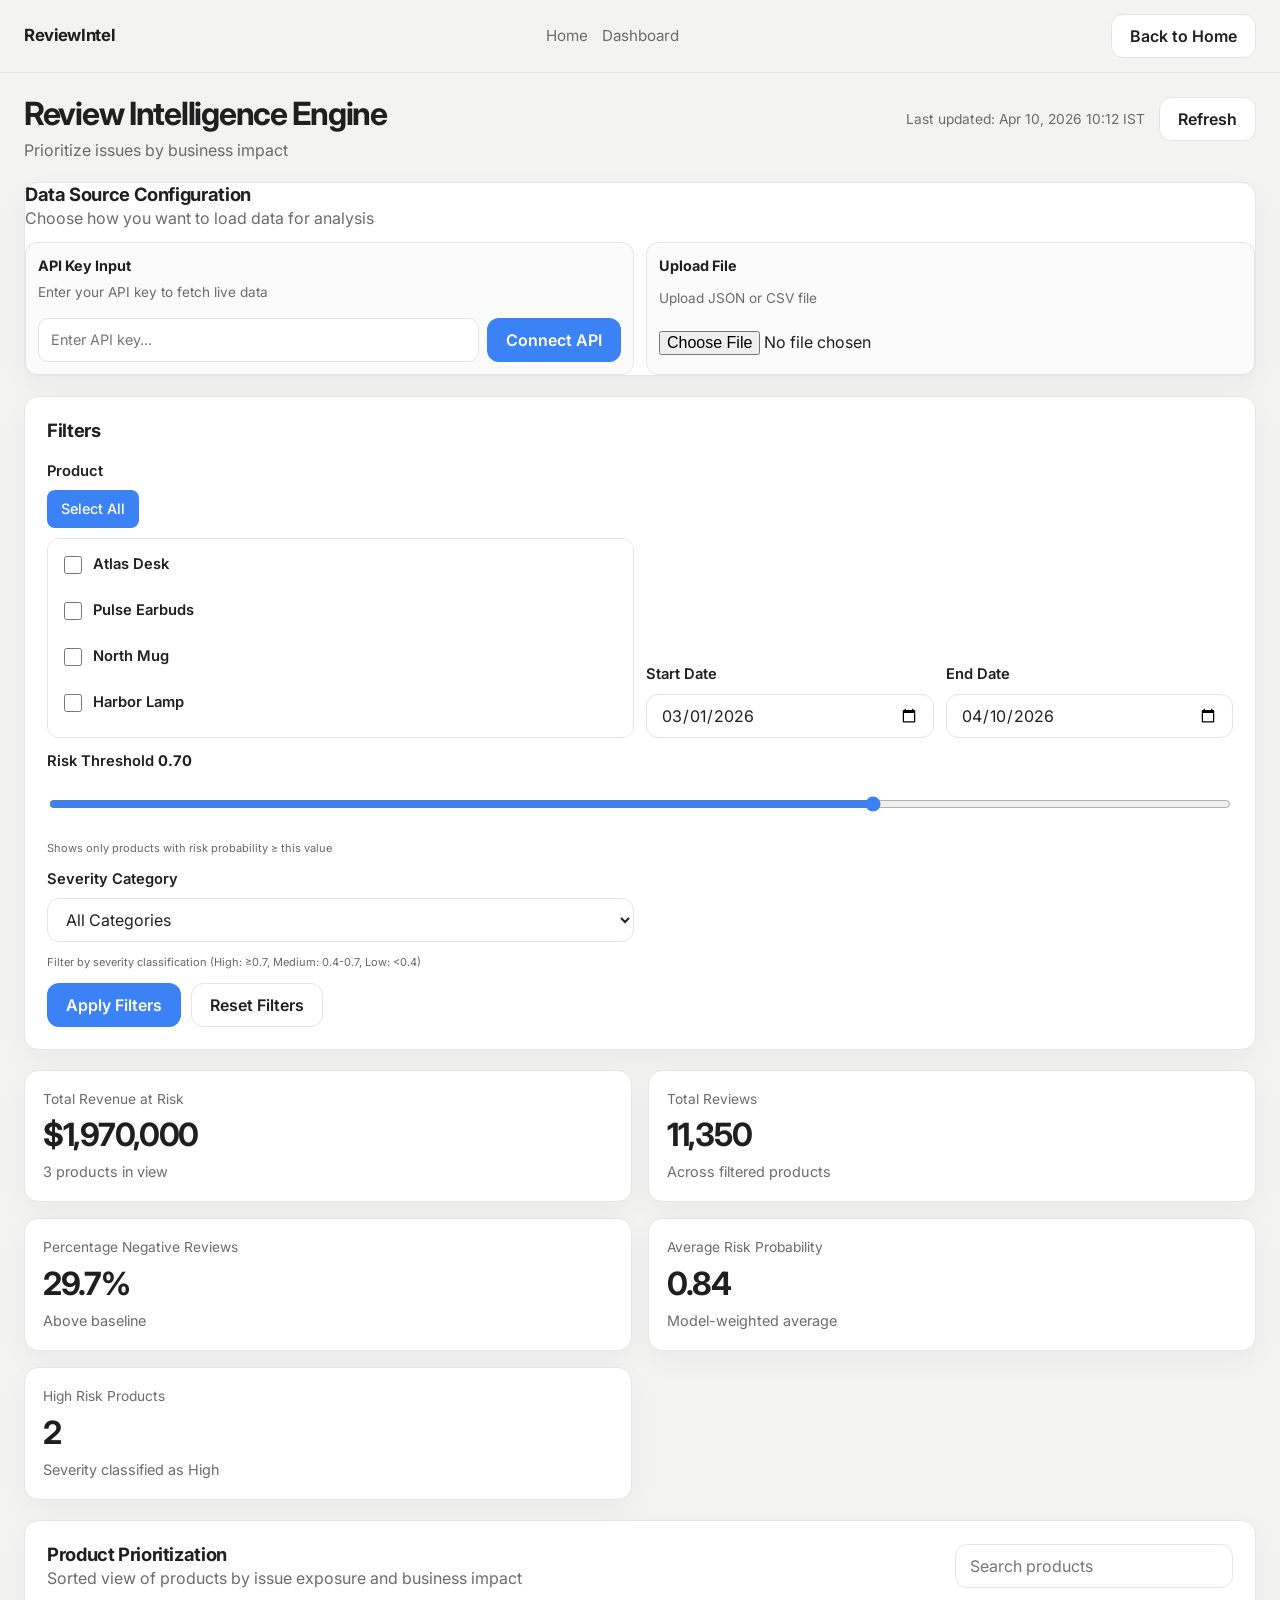
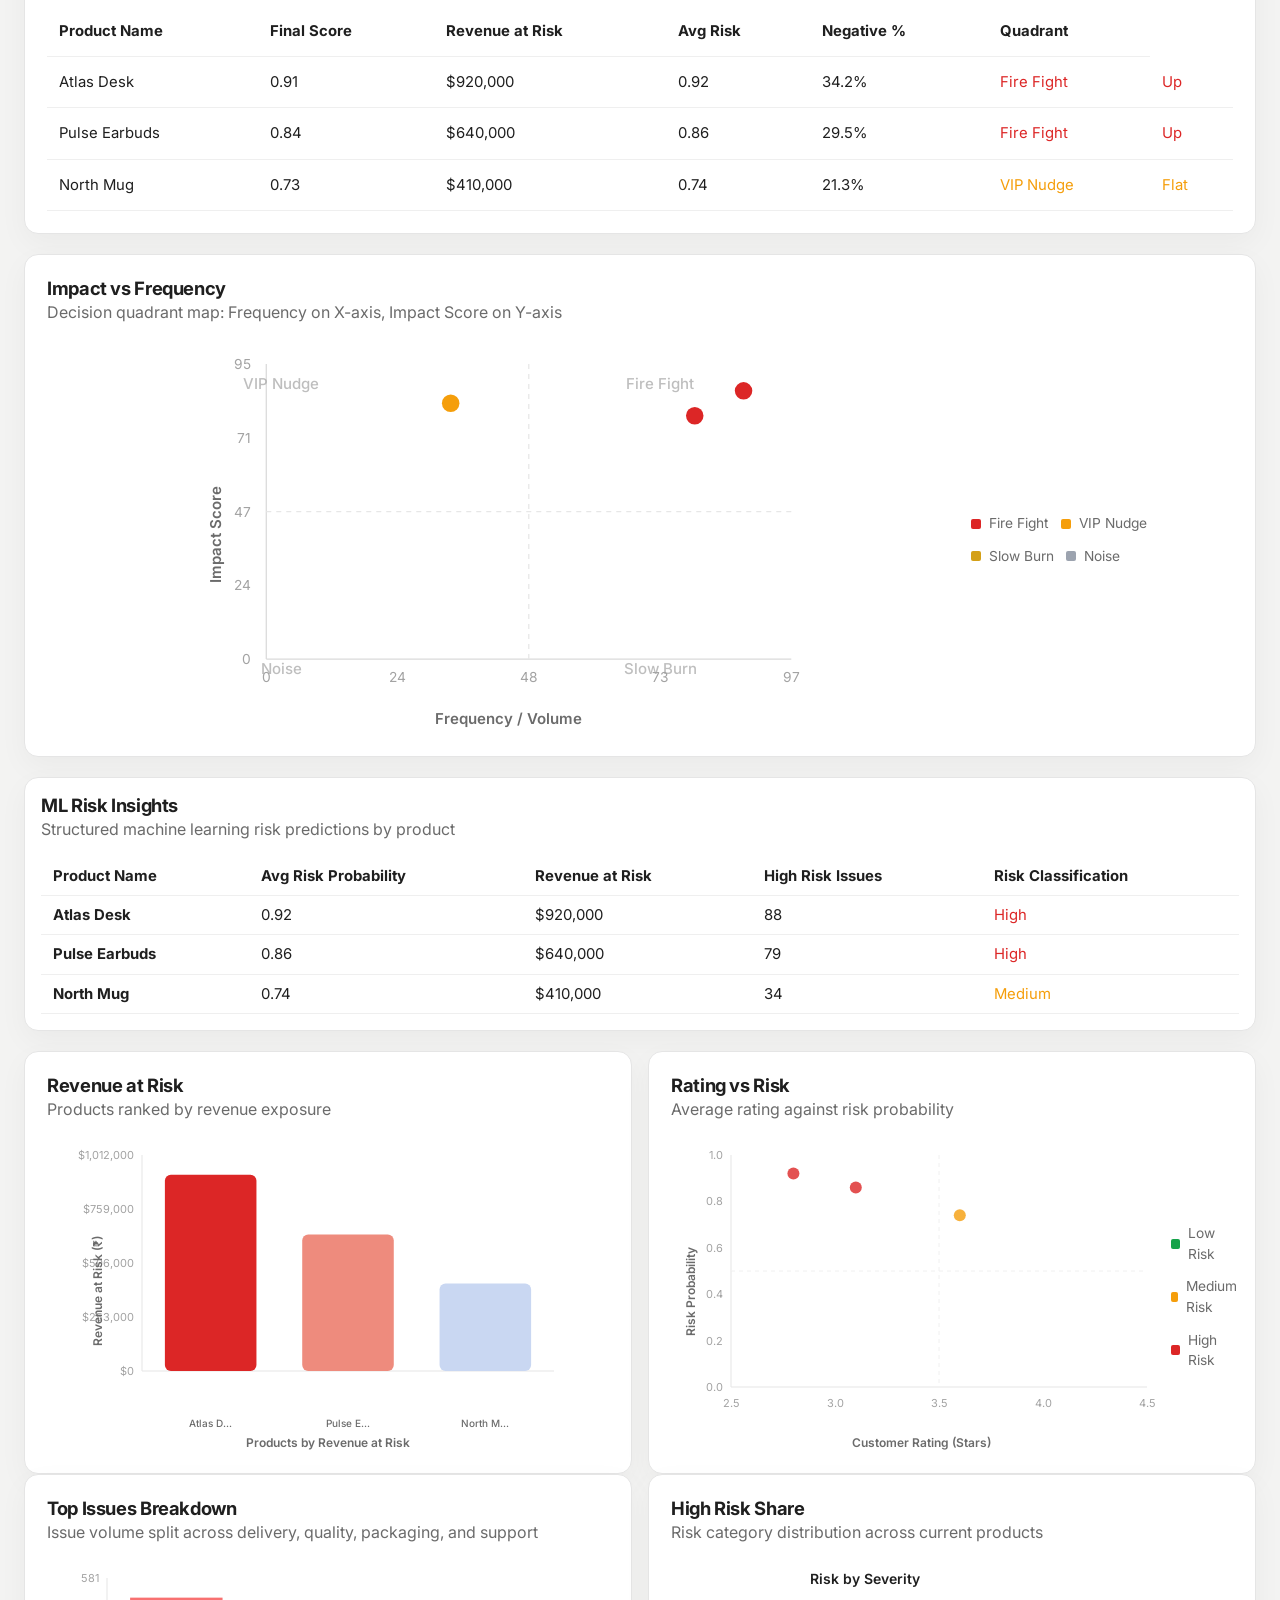
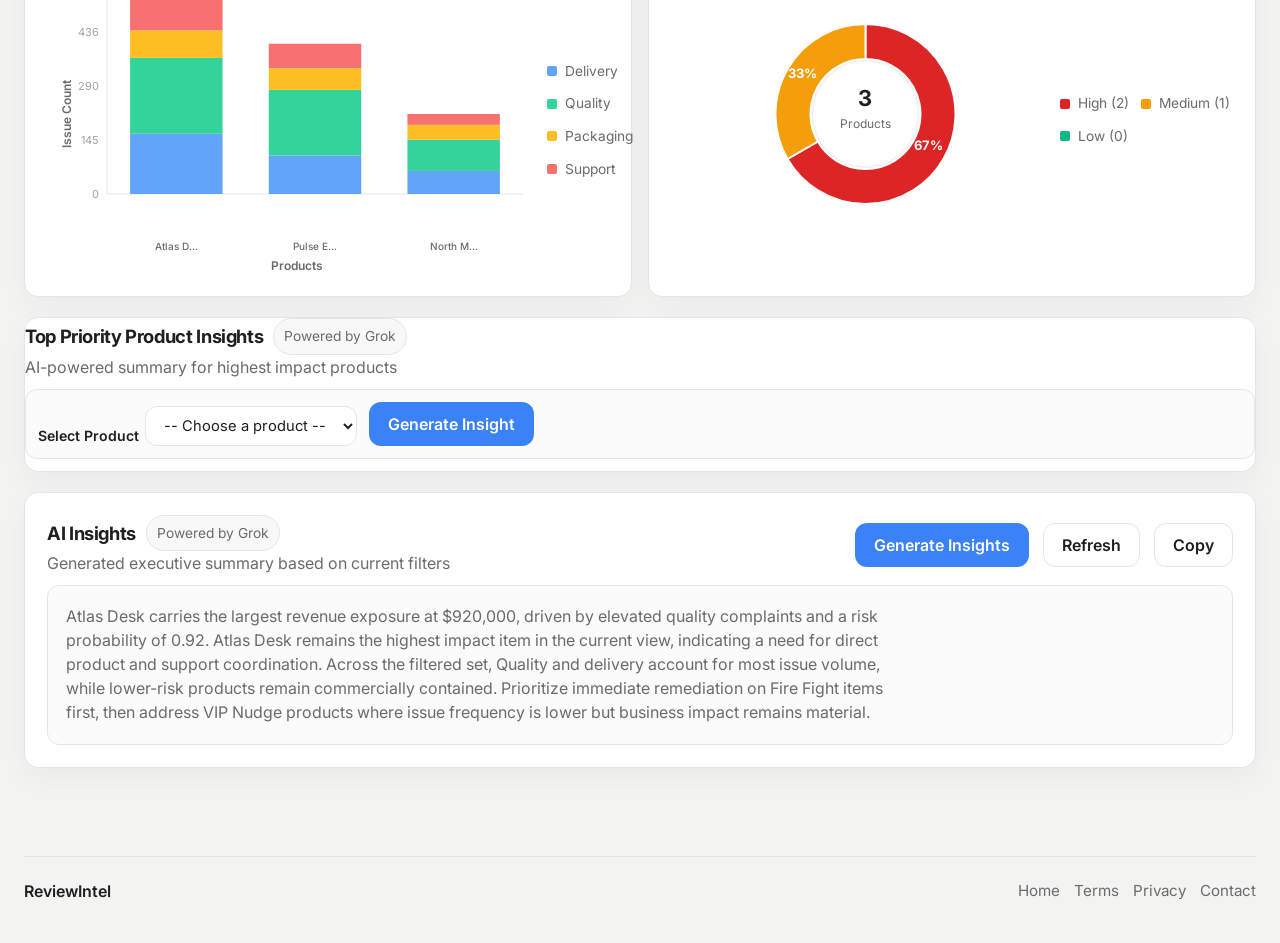
==== commit 6205d91b: "Cheff's KIss" ====
--- a/web/dashboard.html
+++ b/web/dashboard.html
@@ -72,7 +72,6 @@
           <section class="card filter-card" aria-labelledby="filter-heading">
             <div class="filter-card-head">
               <h3 id="filter-heading">Filters</h3>
-              <button class="text-link debug-toggle" type="button" id="debug-toggle">Show Debug Info</button>
             </div>
             <div class="filter-grid">
               <div class="field">
--- a/web/styles.css
+++ b/web/styles.css
@@ -321,9 +321,15 @@
 .preview-kpis,
 .preview-card-grid,
 .kpi-grid,
+.debug-grid {
+  display: grid;
+  gap: 16px;
+}
+
 .chart-grid,
-.debug-grid {
-  display: grid;
+.lower-chart-grid {
+  display: grid;
+  grid-template-columns: repeat(2, minmax(0, 1fr));
   gap: 16px;
 }
 
@@ -814,17 +820,22 @@
 
 .chart-surface {
   min-height: 400px;
+  height: 400px;
   position: relative;
+  display: flex;
+  align-items: center;
 }
 
 .chart-surface.compact {
   min-height: 320px;
+  height: 320px;
 }
 
 .chart-surface svg {
   width: 100%;
   height: 100%;
   display: block;
+  overflow: visible;
 }
 
 .chart-legend {
@@ -961,36 +972,37 @@
 
 .data-source-grid {
   display: grid;
-  grid-template-columns: repeat(3, minmax(0, 1fr));
-  gap: 18px;
-  margin-top: 20px;
+  grid-template-columns: repeat(2, minmax(0, 1fr));
+  gap: 12px;
+  margin-top: 12px;
 }
 
 .data-source-option {
   border: 1px solid var(--border);
   border-radius: var(--radius-sm);
-  padding: 18px;
+  padding: 12px;
   background: #fbfbfb;
   display: grid;
-  gap: 10px;
+  gap: 8px;
 }
 
 .data-source-option h4 {
-  font-size: 0.95rem;
+  font-size: 0.9rem;
   margin: 0;
 }
 
 .data-source-option p {
   color: var(--text-secondary);
-  font-size: 0.88rem;
+  font-size: 0.85rem;
   margin: 0;
+  line-height: 1.3;
 }
 
 .api-input-group,
 .file-upload-group {
   display: flex;
-  gap: 10px;
-  margin-top: 10px;
+  gap: 8px;
+  margin-top: 8px;
   max-width: 100%;
   flex-wrap: wrap;
 }
@@ -1035,10 +1047,21 @@
 /* ML INSIGHTS TABLE */
 .ml-insights-card {
   margin: 20px 0;
+  padding: 16px;
 }
 
 .ml-insights-card .table-wrap {
   max-height: 400px;
+  overflow-y: auto;
+}
+
+.ml-insights-card table {
+  font-size: 0.9rem;
+}
+
+.ml-insights-card th,
+.ml-insights-card td {
+  padding: 8px 12px;
 }
 
 /* CHART PANEL ENHANCEMENTS */
@@ -1069,8 +1092,8 @@
   display: flex;
   gap: 12px;
   align-items: flex-end;
-  margin-bottom: 20px;
-  padding: 16px;
+  margin-bottom: 12px;
+  padding: 12px;
   background: #fbfbfb;
   border: 1px solid var(--border);
   border-radius: var(--radius-sm);
@@ -1154,14 +1177,14 @@
 .product-insight-display {
   border: 1px solid var(--border);
   border-radius: var(--radius);
-  padding: 20px;
+  padding: 12px;
   background: var(--card);
   margin-top: 16px;
 }
 
 .product-insight-loading,
 .product-insight-error {
-  padding: 16px;
+  padding: 12px;
   border-radius: var(--radius-sm);
   text-align: center;
   font-size: 0.95rem;
@@ -1178,7 +1201,7 @@
 }
 
 .product-insight-text {
-  padding: 16px 0;
+  padding: 8px 0;
 }
 
 .insight-detail h4 {
